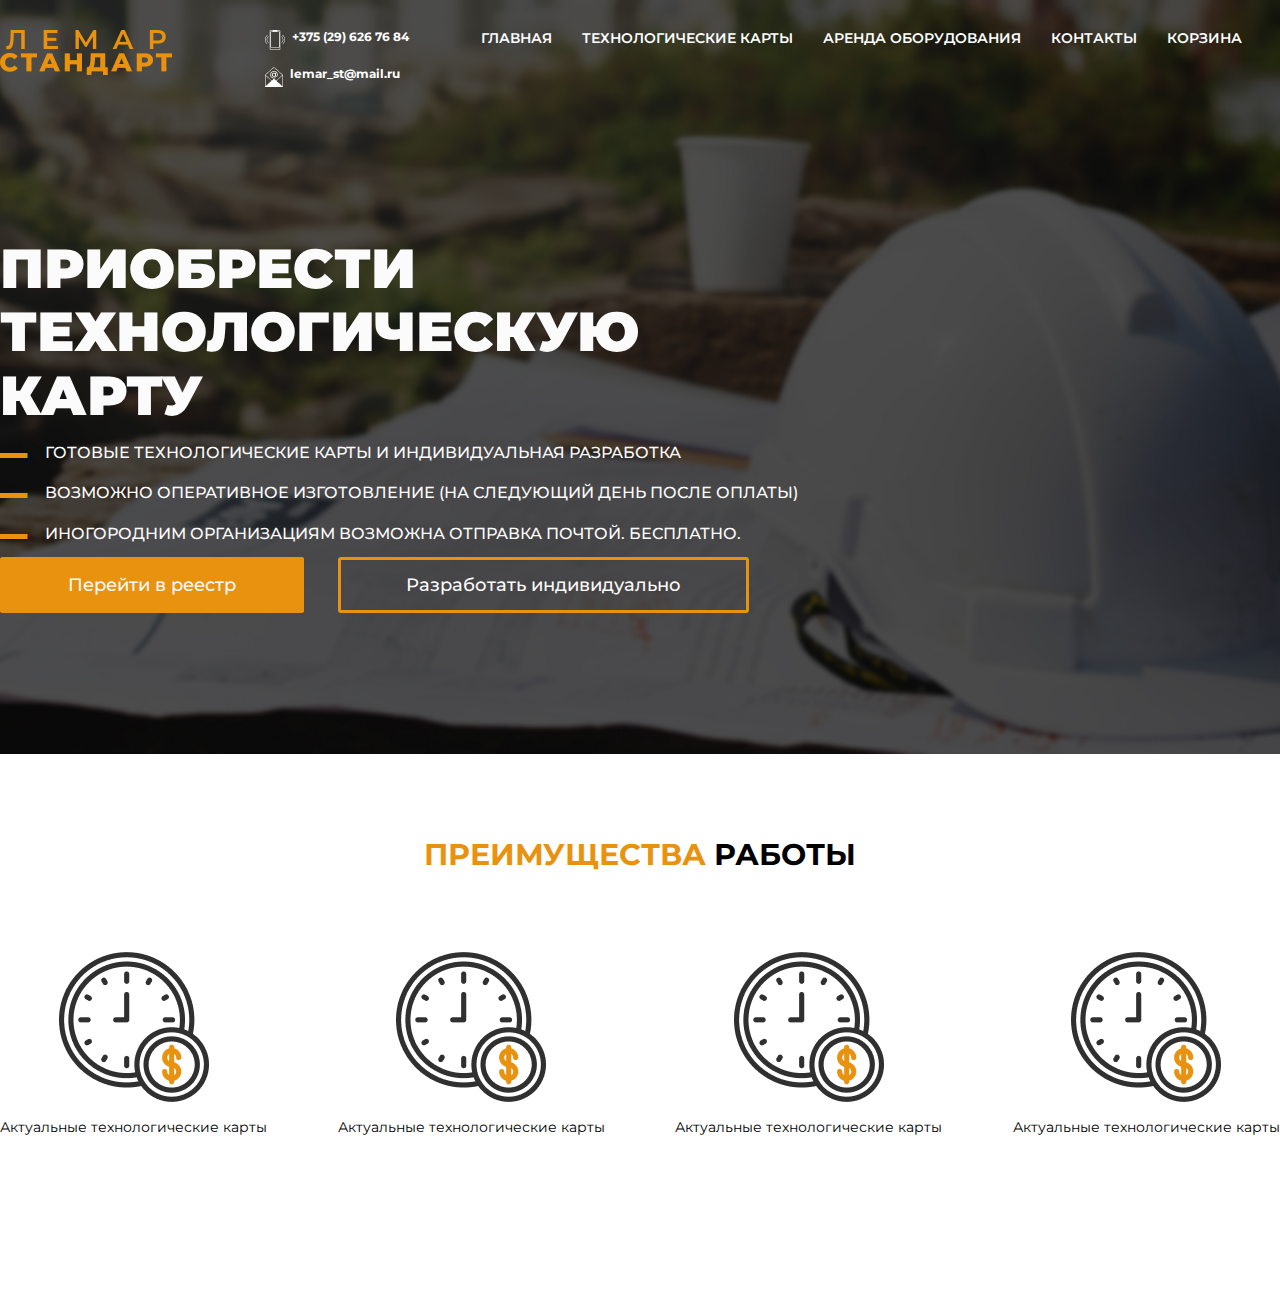
==== index.html @ 28b46530 "Add files via upload" ====
<!DOCTYPE html>
<html lang="en">
<head>
    <meta charset="UTF-8">
    <meta http-equiv="X-UA-Compatible" content="IE=edge">
    <meta name="viewport" content="width=device-width, initial-scale=1.0">
    <title>Заказать технологическую карту онлайн | Лемар Стандарт</title>
    <link rel="stylesheet" href="css/normalize.css">
    <link rel="stylesheet" href="css/style.css">
    <link rel="preconnect" href="https://fonts.googleapis.com">
    <link rel="preconnect" href="https://fonts.gstatic.com" crossorigin>
    <link href="https://fonts.googleapis.com/css2?family=Montserrat:wght@300;400;500;600;700;900&display=swap" rel="stylesheet">
</head>
<body>
    <header class="header">
        <div class="header-wraper">
            <div class="container">
                <div class="header-top">
                    <div class="logo">
                        <a href="index.html" class="logo-link">
                            <img src="img/logo.png" alt="Лемар Стандарт" class="logo-img">
                        </a>
                    </div>
                    <div class="contacts">
                        <ul class="contact-list">
                            <li class="contacts-item">
                                <img src="img/icons/phone.png" alt="Телефон" class="contacts-list-img">
                                <a href="tel:+375296267684" class="contacts-list-link">+375 (29)  626 76 84</a>
                            </li>
                            <li class="contacts-item">
                                <img src="img/icons/mail.png" alt="" class="contacts-list-img">
                                <a href="mailto:lemar_st@mail.ru" class="contacts-list-link">lemar_st@mail.ru</a>
                            </li>
                        </ul>
                    </div>
                    <div class="menu">
                        <ul class="menu-list">
                            <li class="menu-list-item">
                                <a href="index.html" class="menu-list-link">Главная</a>
                            </li>
                            <li class="menu-list-item">
                                <a href="/" class="menu-list-link">Технологические карты</a>
                            </li>
                            <li class="menu-list-item">
                                <a href="/" class="menu-list-link">Аренда оборудования</a>
                            </li>
                            <li class="menu-list-item">
                                <a href="/" class="menu-list-link">Контакты</a>
                            </li>
                            <li class="menu-list-item">
                                <a href="/" class="menu-list-link">Корзина</a>
                            </li>
                        </ul>
                    </div>
                </div>
                <div class="main-content">
                    <h1 class="title main-title">
                        ПРИОБРЕСТИ ТЕХНОЛОГИЧЕСКУЮ КАРТУ 
                    </h1>
                    <ul class="content-list">
                        <li class="content-list-item">Готовые технологические карты и индивидуальная разработка</li>
                        <li class="content-list-item">Возможно оперативное изготовление (на следующий день после оплаты)</li>
                        <li class="content-list-item">Иногородним организациям возможна отправка почтой. БЕСПЛАТНО.</li>
                    </ul>
                    <div class="content-buttons">
                        <a href="/" class="button button-registry">Перейти в реестр</a>
                        <a href="/" class="button button-individual">Разработать индивидуально</a>
                    </div>
                </div>
            </div>
        </div>
    </header>
    <section class="advantages">
        <div class="container">
            <h2 class="subtilte advantages-title"><span>Преимущества</span> работы</h2>

            <div class="advantages-wrap">
                <div class="andantages-cards">
                    <div class="card">
                        <div class="card-icon">
                            <img src="img/icons/time.png" alt="Актуальные тех. карты" class="icon-img">
                        </div>
                        <p class="card-text">Актуальные технологические карты</p>
                    </div>
                    <div class="card">
                        <div class="card-icon">
                            <img src="img/icons/time.png" alt="Актуальные тех. карты" class="icon-img">
                        </div>
                        <p class="card-text">Актуальные технологические карты</p>
                    </div>
                    <div class="card">
                        <div class="card-icon">
                            <img src="img/icons/time.png" alt="Актуальные тех. карты" class="icon-img">
                        </div>
                        <p class="card-text">Актуальные технологические карты</p>
                    </div>
                    <div class="card">
                        <div class="card-icon">
                            <img src="img/icons/time.png" alt="Актуальные тех. карты" class="icon-img">
                        </div>
                        <p class="card-text">Актуальные технологические карты</p>
                    </div>
                </div>
            </div>
        </div>
    </section>
</body>
</html>
---- css/style.css ----
*{
    box-sizing: border-box;
}

body{
    font-family: 'Montserrat', sans-serif;
    font-size: 14px;
    font-weight: 400;
    color: #000;
}

ul, ol{
    list-style-type: none;
    margin: 0;
    padding: 0;
}

a{
    text-decoration: none;
    color: #fff;
}

.container{
    max-width: 1440px;
    margin: 0 auto;
}

.header{
    margin-bottom: 84px;    
}

.header-wraper{
    background-image: url(../img/main-bg.jpg);
    background-repeat: no-repeat;
    background-size: cover;
    background-position: center center;
}

.header-top{
    display: flex;
    /* align-items: center; */
    padding-top: 30px;
    margin-bottom: 150px;
}

.logo{
    margin-right: 93px;
}

.contacts{
    margin-right: 72px;
}

.contacts-item{
    display: flex;
    font-size: 12px;
    font-weight: 700;
    margin-bottom: 17px;
}

.contacts-item:last-child{
    margin-bottom: 0;
}

.contacts-list-img{
    margin-right: 7px;
}

.menu-list{
    display: flex;
}

.menu-list-item{
    margin-right: 30px;
    text-transform: uppercase;
    font-size: 14px;
    font-weight: 600;
    color: #fff;
}

.menu-list-item:active{
    border-bottom: 6px solid #E9920F;
}

.main-content{
    max-width: 836px;
    padding-bottom: 158px;
}

.main-title{
    font-size: 55px;
    font-weight: 900;
    color: #FCFBFB;
    margin-bottom: 17px;
}

.content-list{
    margin-bottom: 32px;
}

.content-list-item{
    margin-bottom: 22px;
    text-transform: uppercase;
    font-size: 16px;
    font-weight: 500;
    color: #FCFBFB;
}

.content-list-item::before{
    content: url(../img/icons/list.svg);
    margin-right: 17px;
}

.button{
    font-size: 18px;
    font-weight: 500;
    color: #FCFBFB;
    padding: 14px 65px 14px 65px;
    border-radius: 3px;
    border: 3px solid #E9920F;
    cursor: pointer;
    
}

.button-registry{
    background-color: #E9920F;
    margin-right: 30px;
}

.button-individual{
    color: #FCFBFB;
}

.subtilte{
    font-size: 30px;
    font-weight: 700;
    color: #000;
    text-align: center;
    text-transform: uppercase;
}

.advantages-title{
    margin-bottom: 80px;
}

.subtilte span{
    color: #E9920F;
}

.andantages-cards{
    display: flex;
    align-items: center;
    justify-content: space-between;
    padding-bottom: 158px;
}

.card-icon{
    text-align: center;
}
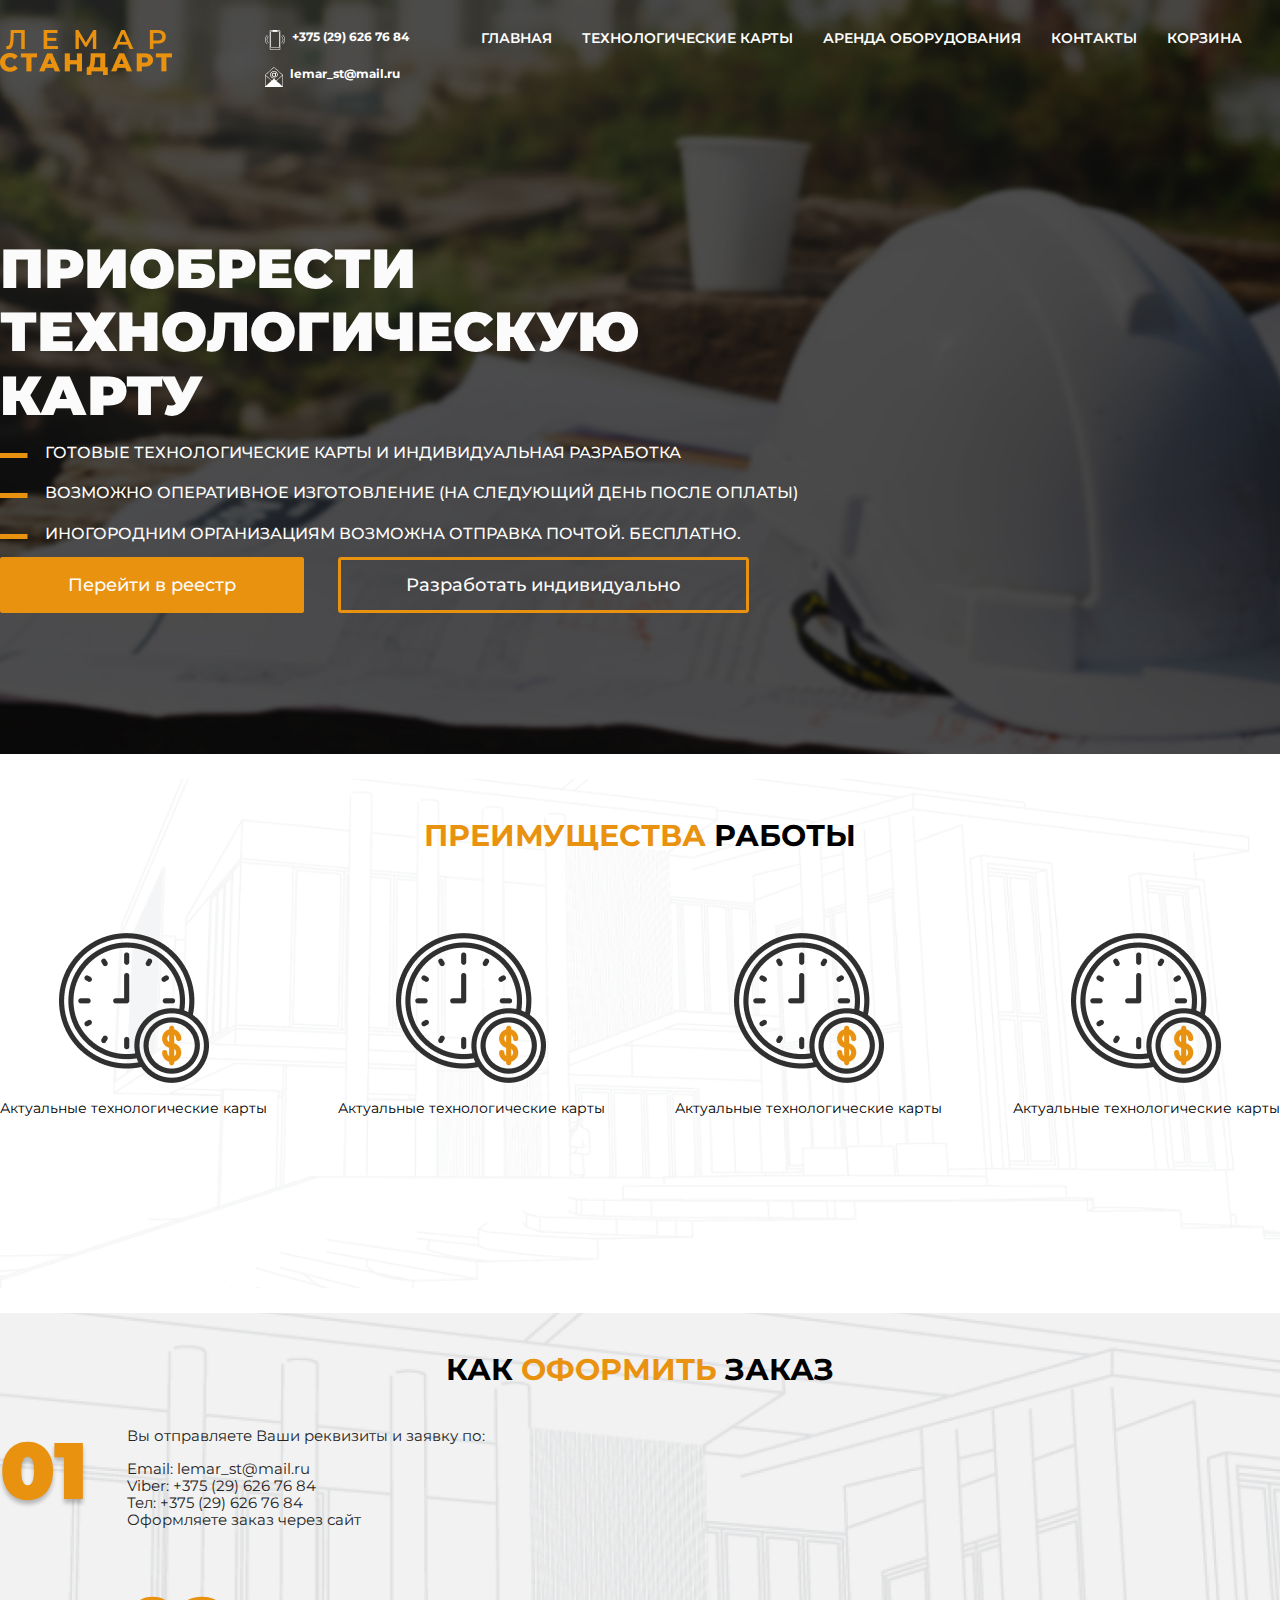
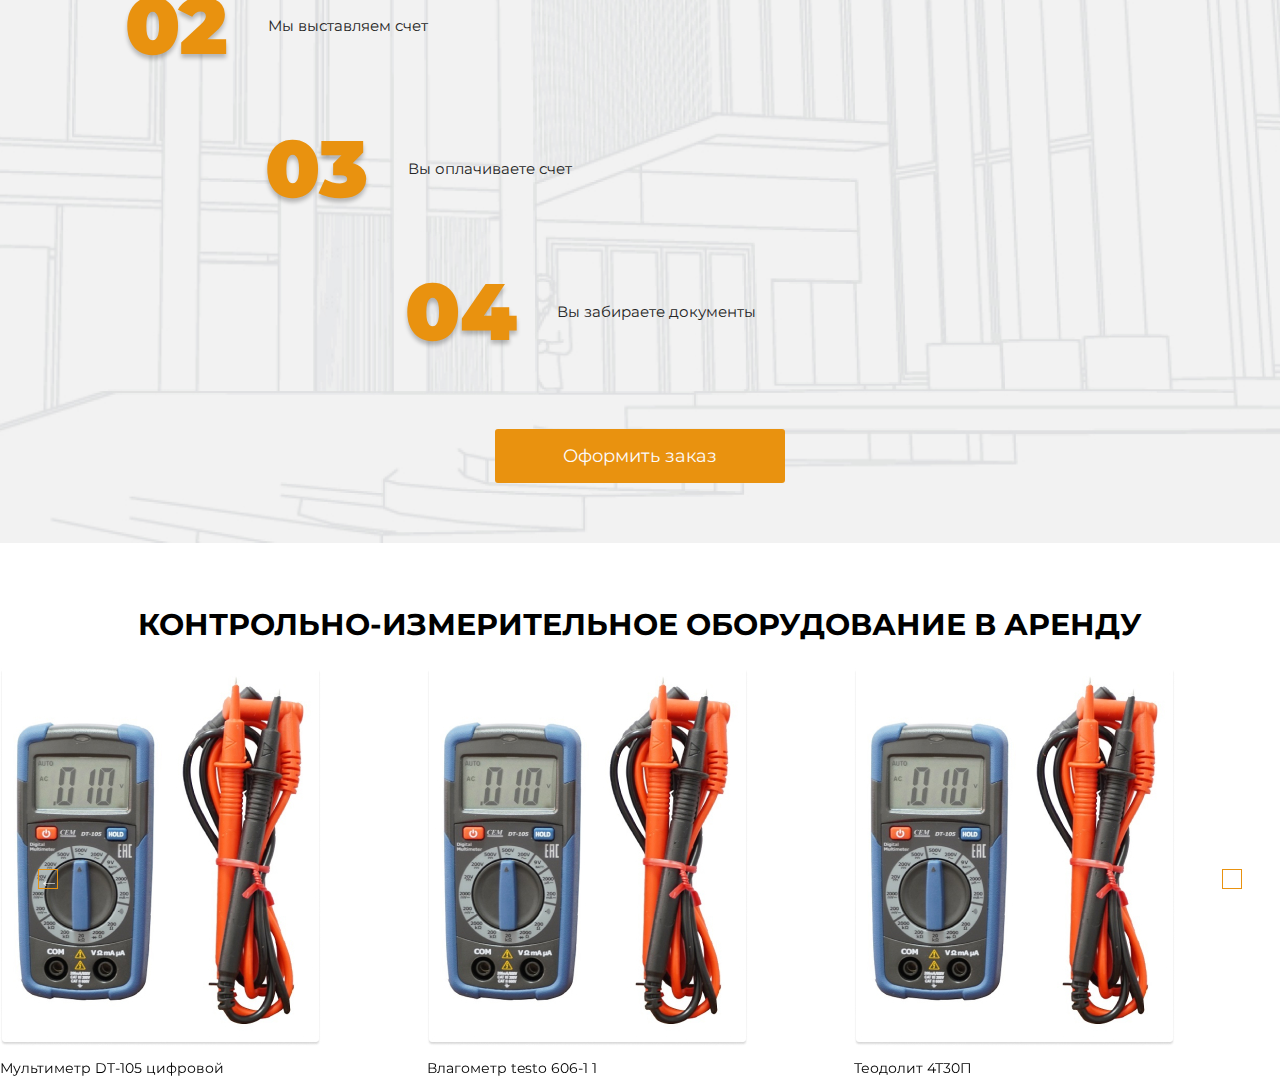
==== commit 788a7aa5: "Add files via upload" ====
--- a/index.html
+++ b/index.html
@@ -5,15 +5,18 @@
     <meta http-equiv="X-UA-Compatible" content="IE=edge">
     <meta name="viewport" content="width=device-width, initial-scale=1.0">
     <title>Заказать технологическую карту онлайн | Лемар Стандарт</title>
-    <link rel="stylesheet" href="css/normalize.css">
-    <link rel="stylesheet" href="css/style.css">
     <link rel="preconnect" href="https://fonts.googleapis.com">
     <link rel="preconnect" href="https://fonts.gstatic.com" crossorigin>
     <link href="https://fonts.googleapis.com/css2?family=Montserrat:wght@300;400;500;600;700;900&display=swap" rel="stylesheet">
+    <link rel="stylesheet" href="css/normalize.css">
+    <link rel="stylesheet" type="text/css" href="css/slick.css"/>
+    <link rel="stylesheet" type="text/css" href="css/slick-theme.css"/>
+    <link rel="stylesheet" href="css/style.css">
+
 </head>
 <body>
     <header class="header">
-        <div class="header-wraper">
+        <nav class="header-wraper">
             <div class="container">
                 <div class="header-top">
                     <div class="logo">
@@ -68,11 +71,11 @@
                     </div>
                 </div>
             </div>
-        </div>
+        </nav>
     </header>
     <section class="advantages">
         <div class="container">
-            <h2 class="subtilte advantages-title"><span>Преимущества</span> работы</h2>
+            <h2 class="subtitle advantages-title"><span>Преимущества</span> работы</h2>
 
             <div class="advantages-wrap">
                 <div class="andantages-cards">
@@ -104,5 +107,79 @@
             </div>
         </div>
     </section>
+    <section class="order">
+        <div class="container">
+            <h2 class="subtitle order-title">
+                Как <span>оформить</span> заказ
+            </h2>
+            <div class="order-wrap">
+                <div class="steps-wrap">
+                    <div class="step">
+                        <p class="count">01</p>
+                        <div class="step-contacts">
+                            <p class="count-text">Вы отправляете Ваши реквизиты и заявку по:</p>
+                            <ul class="count-list">
+                                <li class="count-list-item">Email: <a href="mailto:lemar_st@mail.ru">lemar_st@mail.ru</a></li>
+                                <li class="count-list-item">Viber: <a href="tel:+375296267684">+375 (29) 626 76 84</a></li>
+                                <li class="count-list-item">Тел: <a href="tel:+375296267684">+375 (29) 626 76 84</a></li>
+                                <li class="count-list-item">Оформляете заказ через сайт</li>
+                            </ul>
+                        </div>
+                    </div>
+                    <div class="step">
+                        <p class="count">02</p>
+                        <p class="count-text">Мы выставляем счет</p>
+                    </div>
+                    <div class="step">
+                        <p class="count">03</p>
+                        <p class="count-text">Вы оплачиваете счет</p>
+                    </div>
+                    <div class="step">
+                        <p class="count">04</p>
+                        <p class="count-text">Вы забираете документы</p>
+                    </div>
+                </div>
+                <button class="button order-button">
+                    Оформить заказ
+                </button>
+            </div>
+        </div>
+    </section>
+    <section class="products">
+        <div class="container">
+            <h2 class="subtitle product-title">Контрольно-измерительное оборудование в аренду</h2>
+
+            <div class="product-slider">
+                <div>
+                    <img src="img/slider/product-1.jpg" alt="Прибор" class="slider-img">
+                    <p class="slider-text">Мультиметр DT-105 цифровой</p>
+                </div>
+                <div>                    
+                    <img src="img/slider/product-1.jpg" alt="Прибор" class="slider-img">
+                    <p class="slider-text">Влагометр testo 606-1 1</p>
+                </div>
+                <div>
+                    <img src="img/slider/product-1.jpg" alt="Прибор" class="slider-img">
+                    <p class="slider-text">Теодолит 4Т30П</p>
+                </div>
+                <div>                    
+                    <img src="img/slider/product-1.jpg" alt="Прибор" class="slider-img">
+                    <p class="slider-text">Влагометр testo 606-1 1</p>
+                </div>
+                <div>
+                    <img src="img/slider/product-1.jpg" alt="Прибор" class="slider-img">
+                    <p class="slider-text">Мультиметр DT-105 цифровой</p>
+                </div>
+                <div>
+                    <img src="img/slider/product-1.jpg" alt="Прибор" class="slider-img">
+                    <p class="slider-text">Теодолит 4Т30П</p>
+                </div>
+              </div>
+        </div>
+    </section>
+
+    <script src="https://ajax.googleapis.com/ajax/libs/jquery/3.4.1/jquery.min.js"></script>
+    <script type="text/javascript" src="js/slick.min.js"></script>
+    <script type="text/javascript" src="js/script.js"></script>
 </body>
 </html>--- a/css/style.css
+++ b/css/style.css
@@ -23,10 +23,6 @@
 .container{
     max-width: 1440px;
     margin: 0 auto;
-}
-
-.header{
-    margin-bottom: 84px;    
 }
 
 .header-wraper{
@@ -131,19 +127,27 @@
     color: #FCFBFB;
 }
 
-.subtilte{
+.subtitle{
     font-size: 30px;
     font-weight: 700;
     color: #000;
     text-align: center;
     text-transform: uppercase;
+    padding-top: 40px;
+}
+
+.advantages{
+    background-image: url(../img/advantages-bg.png);
+    background-repeat: no-repeat;
+    background-position: center center;
+    background-size: cover;
 }
 
 .advantages-title{
     margin-bottom: 80px;
 }
 
-.subtilte span{
+.subtitle span{
     color: #E9920F;
 }
 
@@ -156,4 +160,88 @@
 
 .card-icon{
     text-align: center;
+}
+
+.step{
+    display: flex;
+    align-items: center;
+    margin-bottom: 51px;
+}
+
+.step:nth-child(2) {
+    margin-left: 125px;
+}
+
+.step:nth-child(3) {
+    margin-left: 265px;
+}
+
+.step:nth-child(4) {
+    margin-left: 405px;
+    margin-bottom: 71px;
+}
+
+.count{
+    font-size: 80px;
+    font-weight: 900;
+    color: #E9920F;
+    text-shadow: 0px 4px 4px rgba(0, 0, 0, 0.25);
+    margin-right: 40px;
+    margin-top: 0;
+    margin-bottom: 0;
+}
+
+.count-text{
+    font-size: 15px;
+    font-weight: 400;
+    color: #252525;
+}
+
+.count-list{
+    font-size: 15px;
+    font-weight: 400;
+    color: #252525;    
+}
+
+.count-list-item a{
+    color: #252525;  
+}
+
+.order{
+    background-image: url(../img/order-bg.jpg);
+    background-repeat: no-repeat;
+    background-position: center center;
+    background-size: cover;
+}
+
+.order-wrap{
+    padding-bottom: 60px;
+}
+
+.order-button{
+    background-color: #E9920F;
+    display: block;
+    margin: 0 auto;
+    font-weight: 400;
+}
+
+.slick-btn {
+    position: absolute;
+    top: 50%;
+    transform: translateY(-50%);
+    background: transparent;
+    border: 1px solid #E9920F;
+    z-index: 5;
+    cursor: pointer;
+    outline: none;
+    max-width: 45px;
+    max-height: 37px;
+}
+
+.slick-prev {
+    left: 38px;
+}
+
+.slick-next {
+    right: 38px;
 }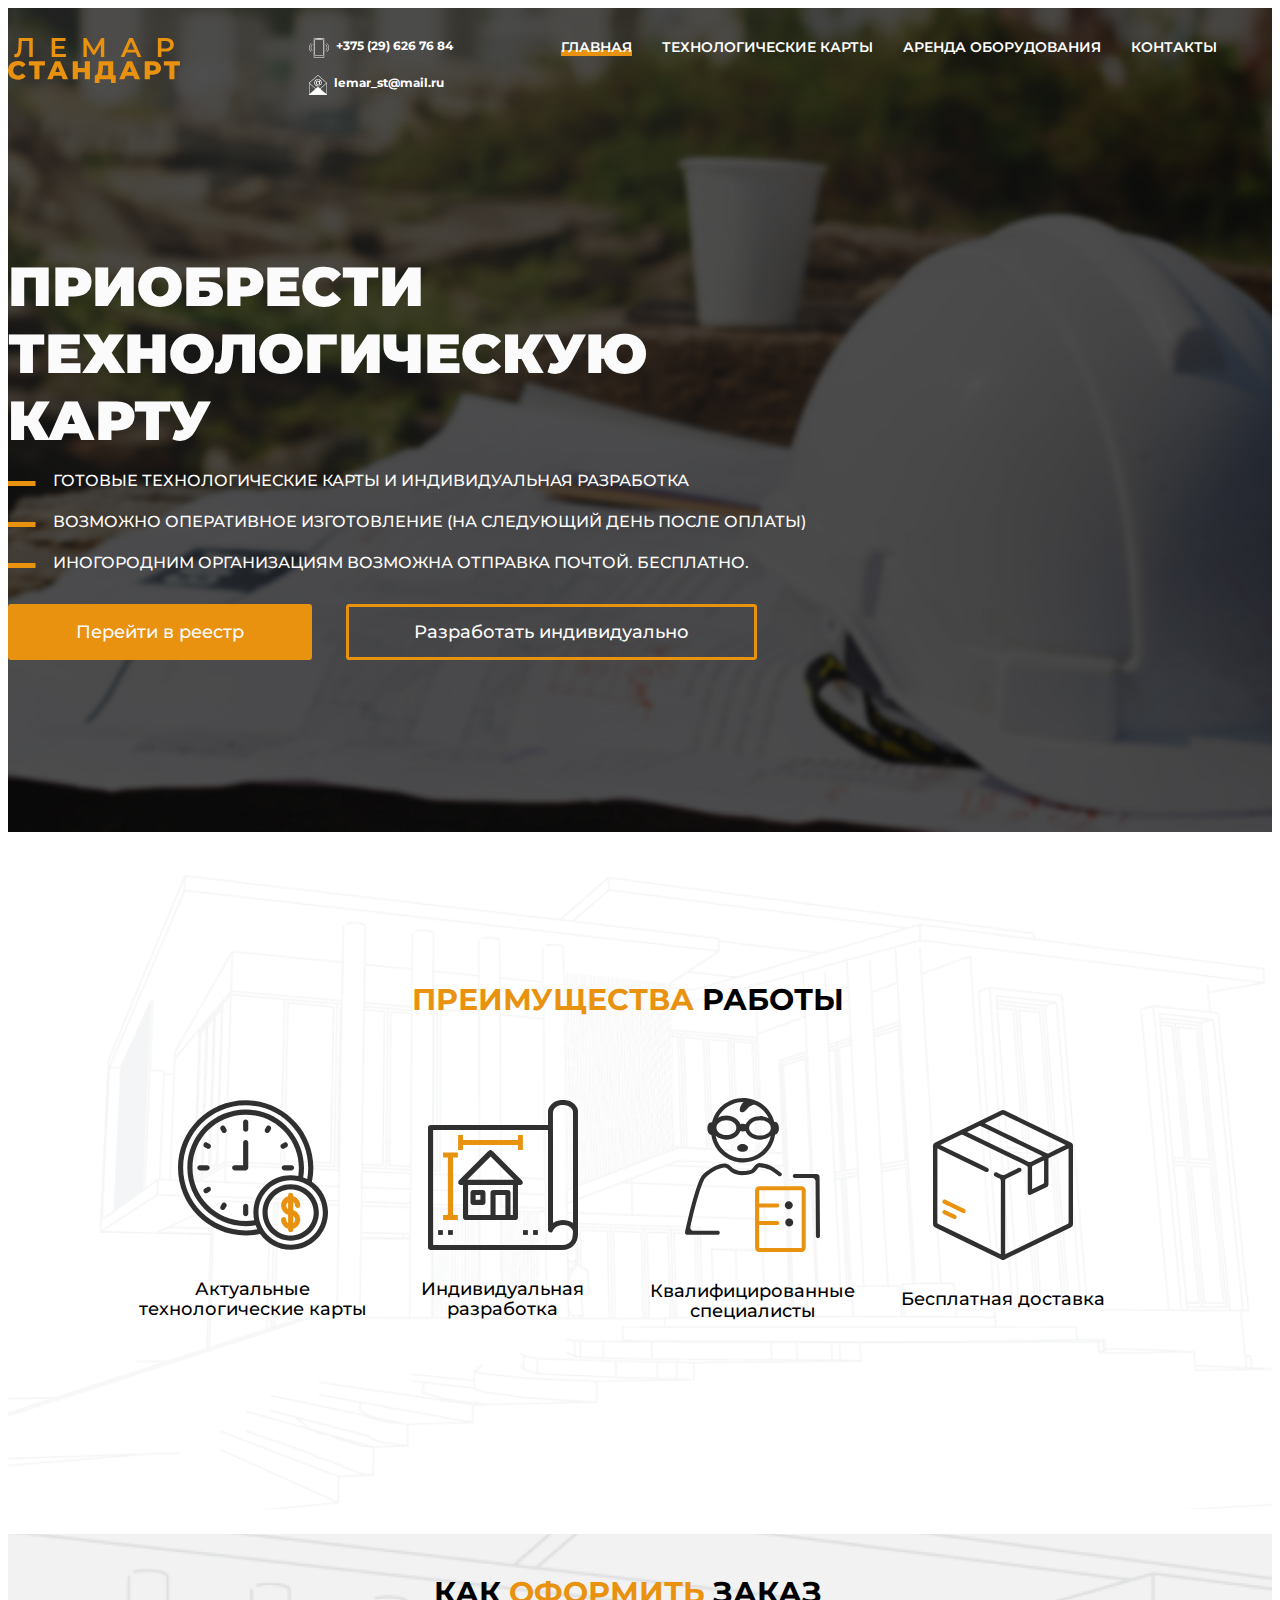
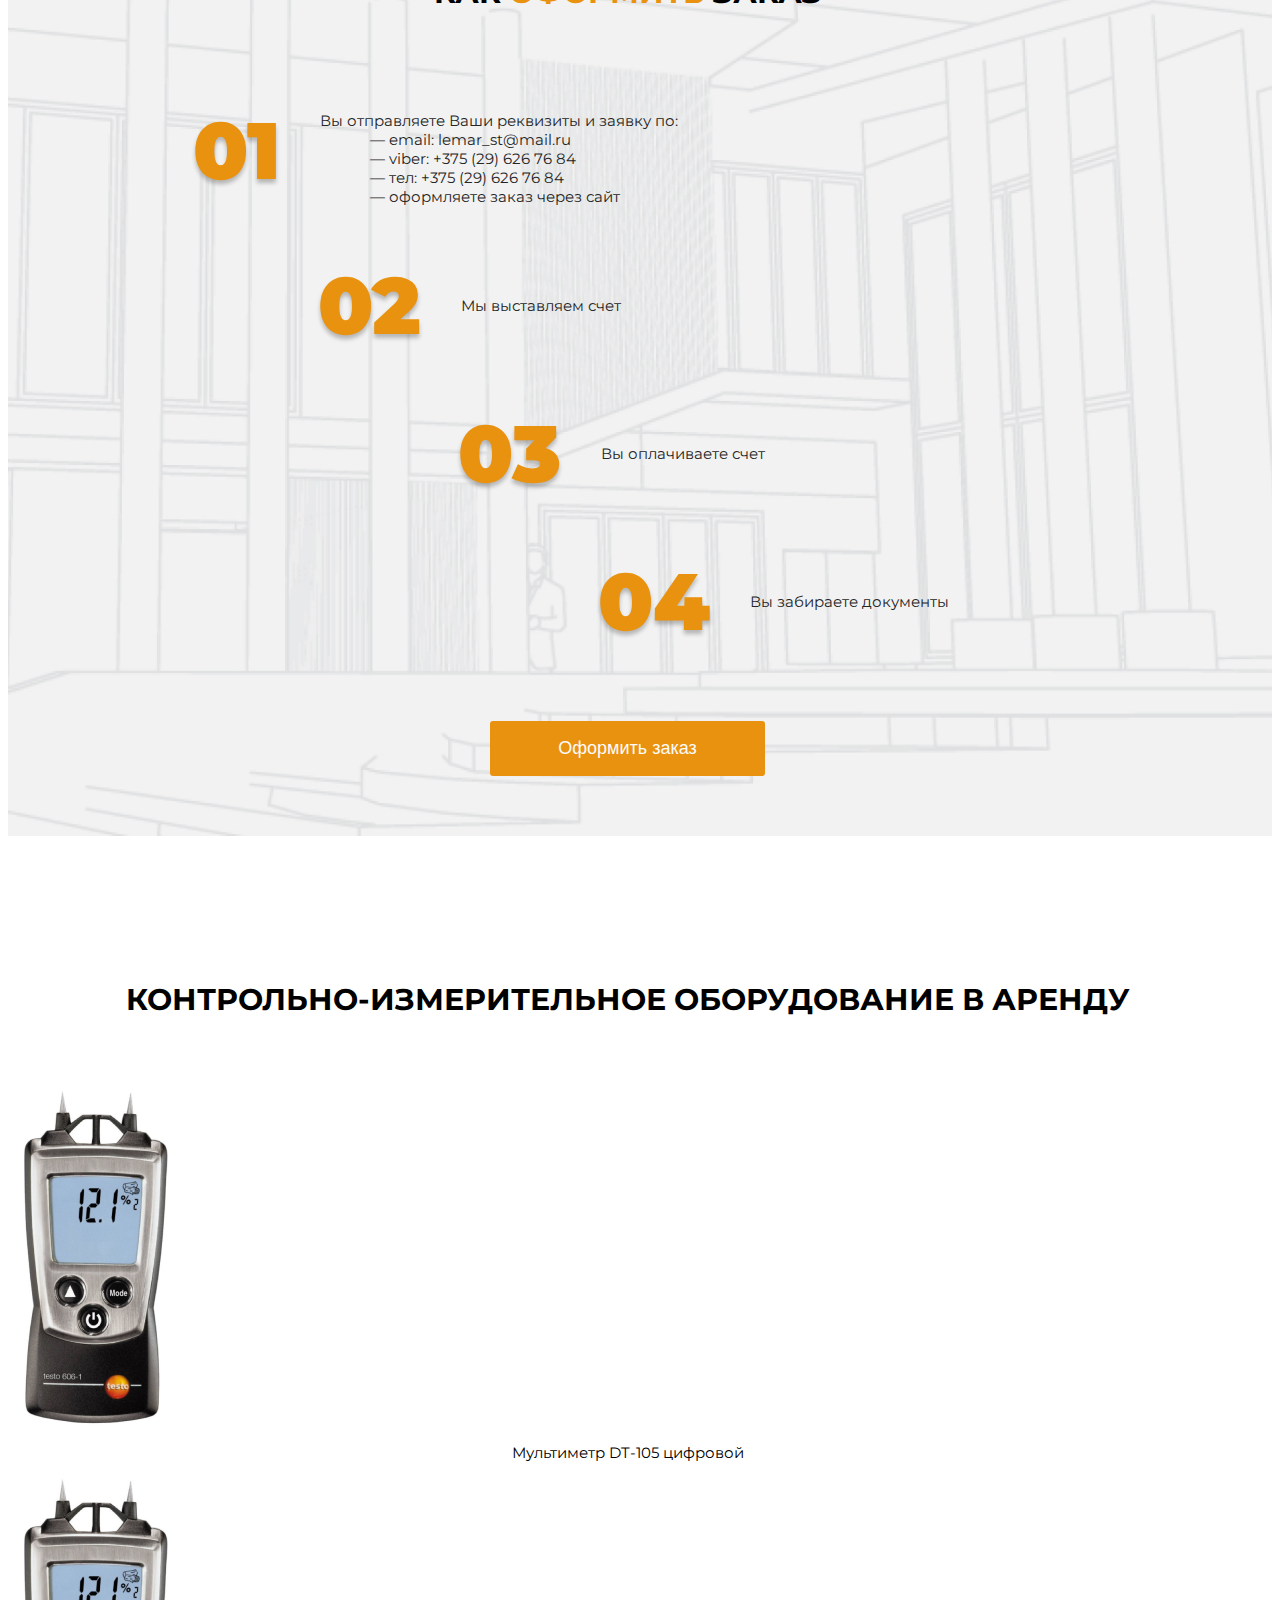
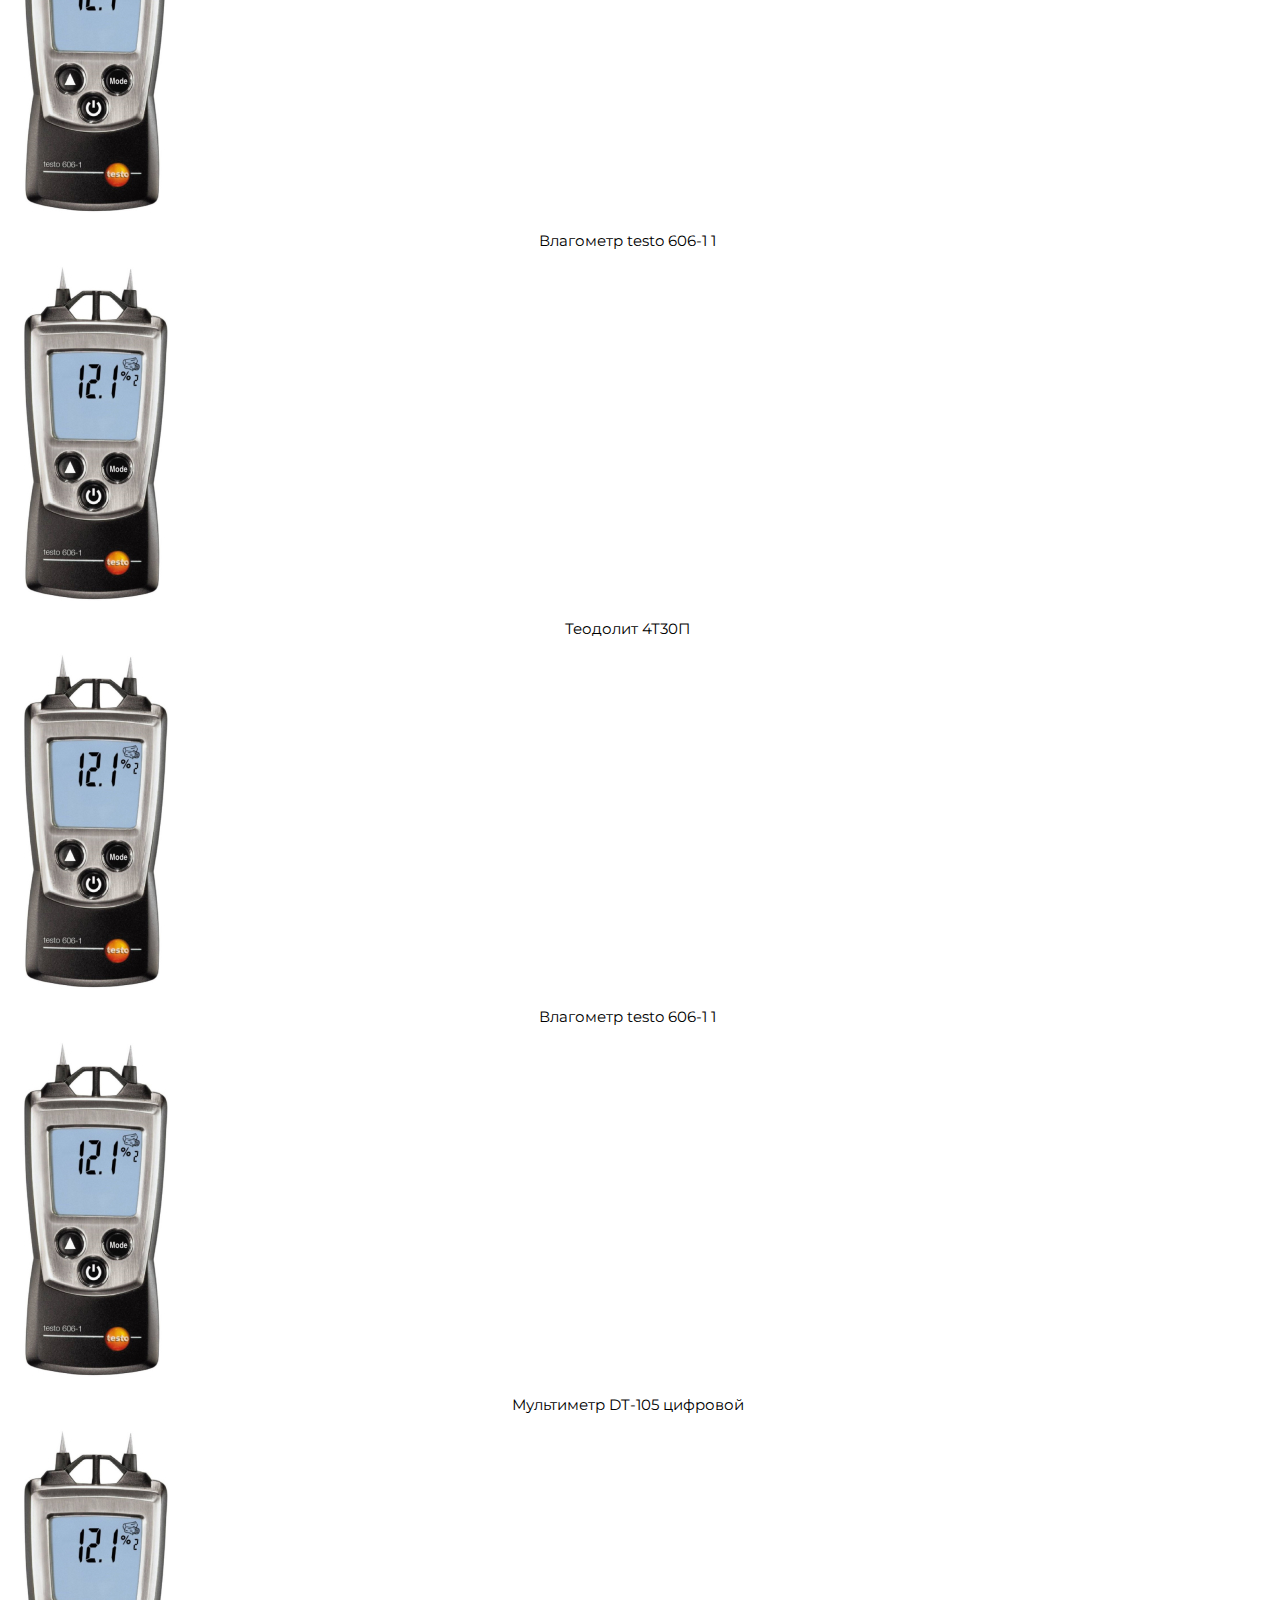
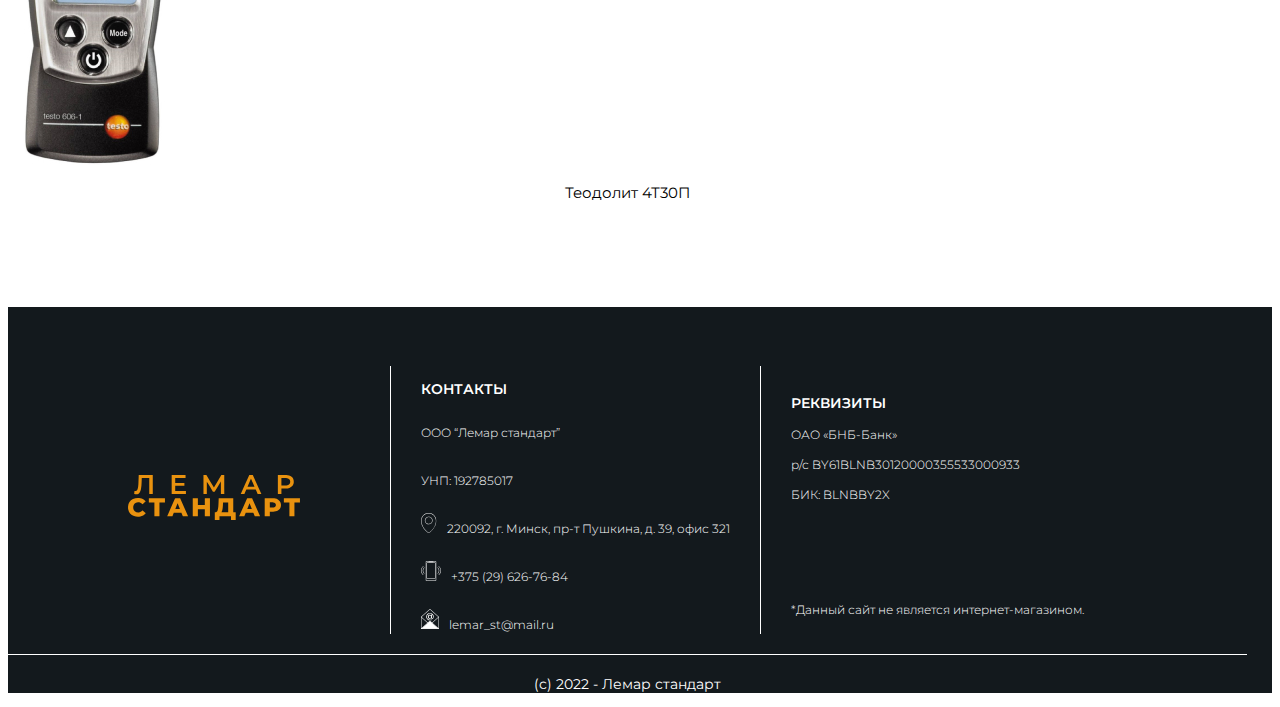
==== commit e8a432b0: "Add files via upload" ====
--- a/index.html
+++ b/index.html
@@ -8,177 +8,270 @@
     <link rel="preconnect" href="https://fonts.googleapis.com">
     <link rel="preconnect" href="https://fonts.gstatic.com" crossorigin>
     <link href="https://fonts.googleapis.com/css2?family=Montserrat:wght@300;400;500;600;700;900&display=swap" rel="stylesheet">
-    <link rel="stylesheet" href="css/normalize.css">
+    <!-- <link rel="stylesheet" href="css/normalize.css"> -->
+    <link rel="stylesheet" href="https://cdn.jsdelivr.net/npm/bootstrap@4.6.1/dist/css/bootstrap.min.css" integrity="sha384-zCbKRCUGaJDkqS1kPbPd7TveP5iyJE0EjAuZQTgFLD2ylzuqKfdKlfG/eSrtxUkn" crossorigin="anonymous">
     <link rel="stylesheet" type="text/css" href="css/slick.css"/>
     <link rel="stylesheet" type="text/css" href="css/slick-theme.css"/>
     <link rel="stylesheet" href="css/style.css">
 
 </head>
 <body>
-    <header class="header">
-        <nav class="header-wraper">
-            <div class="container">
-                <div class="header-top">
-                    <div class="logo">
-                        <a href="index.html" class="logo-link">
-                            <img src="img/logo.png" alt="Лемар Стандарт" class="logo-img">
-                        </a>
-                    </div>
-                    <div class="contacts">
-                        <ul class="contact-list">
-                            <li class="contacts-item">
-                                <img src="img/icons/phone.png" alt="Телефон" class="contacts-list-img">
-                                <a href="tel:+375296267684" class="contacts-list-link">+375 (29)  626 76 84</a>
-                            </li>
-                            <li class="contacts-item">
-                                <img src="img/icons/mail.png" alt="" class="contacts-list-img">
-                                <a href="mailto:lemar_st@mail.ru" class="contacts-list-link">lemar_st@mail.ru</a>
-                            </li>
-                        </ul>
-                    </div>
-                    <div class="menu">
-                        <ul class="menu-list">
-                            <li class="menu-list-item">
-                                <a href="index.html" class="menu-list-link">Главная</a>
-                            </li>
-                            <li class="menu-list-item">
-                                <a href="/" class="menu-list-link">Технологические карты</a>
-                            </li>
-                            <li class="menu-list-item">
-                                <a href="/" class="menu-list-link">Аренда оборудования</a>
-                            </li>
-                            <li class="menu-list-item">
-                                <a href="/" class="menu-list-link">Контакты</a>
-                            </li>
-                            <li class="menu-list-item">
-                                <a href="/" class="menu-list-link">Корзина</a>
-                            </li>
-                        </ul>
-                    </div>
-                </div>
-                <div class="main-content">
-                    <h1 class="title main-title">
-                        ПРИОБРЕСТИ ТЕХНОЛОГИЧЕСКУЮ КАРТУ 
-                    </h1>
-                    <ul class="content-list">
-                        <li class="content-list-item">Готовые технологические карты и индивидуальная разработка</li>
-                        <li class="content-list-item">Возможно оперативное изготовление (на следующий день после оплаты)</li>
-                        <li class="content-list-item">Иногородним организациям возможна отправка почтой. БЕСПЛАТНО.</li>
-                    </ul>
-                    <div class="content-buttons">
-                        <a href="/" class="button button-registry">Перейти в реестр</a>
-                        <a href="/" class="button button-individual">Разработать индивидуально</a>
+    <div class="wrapper">
+        <div class="content">
+            <header class="header">
+                <nav class="header-wraper">
+                    <div class="container">
+                        <div class="row">
+                            <div class="col-12">
+                                <div class="header-top">
+                                    <div class="logo">
+                                        <a href="index.html" class="logo-link">
+                                            <img src="img/logo.svg" alt="Лемар Стандарт" class="logo-img">
+                                        </a>
+                                    </div>
+                                    <div class="contacts">
+                                        <ul class="contact-list">
+                                            <li class="contacts-item">
+                                                <img src="img/icons/phone.svg" alt="Телефон" class="contacts-list-img">
+                                                <a href="tel:+375296267684" class="contacts-list-link">+375 (29)  626 76 84</a>
+                                            </li>
+                                            <li class="contacts-item">
+                                                <img src="img/icons/mail.svg" alt="" class="contacts-list-img">
+                                                <a href="mailto:lemar_st@mail.ru" class="contacts-list-link">lemar_st@mail.ru</a>
+                                            </li>
+                                        </ul>
+                                    </div>
+                                    <nav class="navbar navbar-expand-lg navbar-light">
+                                      <button class="navbar-toggler" type="button" data-toggle="collapse" data-target="#navbarSupportedContent" aria-controls="navbarSupportedContent" aria-expanded="false" aria-label="Переключатель навигации">
+                                        <svg xmlns="http://www.w3.org/2000/svg" width="16" height="16" fill="currentColor" class="bi bi-justify" viewBox="0 0 16 16">
+                                          <path fill-rule="evenodd" d="M2 12.5a.5.5 0 0 1 .5-.5h11a.5.5 0 0 1 0 1h-11a.5.5 0 0 1-.5-.5zm0-3a.5.5 0 0 1 .5-.5h11a.5.5 0 0 1 0 1h-11a.5.5 0 0 1-.5-.5zm0-3a.5.5 0 0 1 .5-.5h11a.5.5 0 0 1 0 1h-11a.5.5 0 0 1-.5-.5zm0-3a.5.5 0 0 1 .5-.5h11a.5.5 0 0 1 0 1h-11a.5.5 0 0 1-.5-.5z"/>
+                                        </svg>
+                                      </button>
+
+                                      <div class="collapse navbar-collapse menu" id="navbarSupportedContent">
+                                        <ul class="navbar-nav mr-auto menu-list">
+                                          <li class="nav-item menu-list-item ">
+                                            <a class=" menu-list-link active" href="index.html"><span>Главная</span></a>
+                                          </li>
+                                          <li class="nav-item menu-list-item ">
+                                            <a class=" menu-list-link " href="catalog.html"><span>Технологические карты</span></a>
+                                          </li>
+                                          <li class="nav-item menu-list-item ">
+                                            <a class=" menu-list-link " href="slid.html"><span>Аренда оборудования</span></a>
+                                          </li>
+                                          <li class="nav-item menu-list-item ">
+                                            <a class=" menu-list-link " href="#"><span>Контакты</span></a>
+                                          </li>
+                                        </ul>
+                                      </div>
+                                    </nav>
+                                </div>
+                                <div class="main-content">
+                                    <h1 class="title main-title">
+                                        ПРИОБРЕСТИ ТЕХНОЛОГИЧЕСКУЮ КАРТУ 
+                                    </h1>
+                                    <ul class="content-list">
+                                        <li class="content-list-item">Готовые технологические карты и индивидуальная разработка</li>
+                                        <li class="content-list-item">Возможно оперативное изготовление (на следующий день после оплаты)</li>
+                                        <li class="content-list-item">Иногородним организациям возможна отправка почтой. БЕСПЛАТНО.</li>
+                                    </ul>
+                                    <div class="content-buttons">
+                                        <a href="/" class="button button-registry">Перейти в реестр</a>
+                                        <a href="/" class="button button-individual">Разработать индивидуально</a>
+                                    </div>
+                                </div>
+                            </div>
+                        </div>
+                        
+                    </div>
+                </nav>
+            </header>
+            <section class="advantages">
+                <div class="container">
+                    <div class="row">
+                        <div class="col-12">
+                            <h2 class="subtitle advantages-title"><span>Преимущества</span> работы</h2>
+                            <div class="advantages-wrap">
+                                <div class="andantages-cards">
+                                    <div class="card_b">
+                                        <div class="card-icon">
+                                            <img src="img/icons/t1.svg" alt="Актуальные тех. карты" class="icon-img">
+                                        </div>
+                                        <p class="card-text">Актуальные технологические карты</p>
+                                    </div>
+                                    <div class="card_b">
+                                        <div class="card-icon">
+                                            <img src="img/icons/t2.svg" alt="Индивидуальная разработка" class="icon-img">
+                                        </div>
+                                        <p class="card-text">Индивидуальная разработка</p>
+                                    </div>
+                                    <div class="card_b">
+                                        <div class="card-icon">
+                                            <img src="img/icons/t3.svg" alt="Квалифицированные специалисты" class="icon-img">
+                                        </div>
+                                        <p class="card-text">Квалифицированные специалисты</p>
+                                    </div>
+                                    <div class="card_b">
+                                        <div class="card-icon">
+                                            <img src="img/icons/t4.svg" alt="Бесплатная доставка" class="icon-img">
+                                        </div>
+                                        <p class="card-text">Бесплатная доставка</p>
+                                    </div>
+                                </div>
+                            </div>
+                        </div>
+                    </div>
+                    
+                </div>
+            </section>
+            <section class="order">
+                <div class="container">
+                    <div class="row">
+                        <div class="col-12">
+                            <h2 class="subtitle order-title">
+                                Как <span>оформить</span> заказ
+                            </h2>
+                            <div class="order-wrap">
+                                <div class="steps-wrap">
+                                    <div class="step">
+                                        <p class="count">01</p>
+                                        <div class="step-contacts">
+                                            <p class="count-text">Вы отправляете Ваши реквизиты и заявку по:</p>
+                                            <ul class="count-list">
+                                                <li class="count-list-item">— email: <a href="mailto:lemar_st@mail.ru">lemar_st@mail.ru</a></li>
+                                                <li class="count-list-item">— viber: <a href="tel:+375296267684">+375 (29) 626 76 84</a></li>
+                                                <li class="count-list-item">— тел: <a href="tel:+375296267684">+375 (29) 626 76 84</a></li>
+                                                <li class="count-list-item">— оформляете заказ через сайт</li>
+                                            </ul>
+                                        </div>
+                                    </div>
+                                    <div class="step">
+                                        <p class="count">02</p>
+                                        <p class="count-text">Мы выставляем счет</p>
+                                    </div>
+                                    <div class="step">
+                                        <p class="count">03</p>
+                                        <p class="count-text">Вы оплачиваете счет</p>
+                                    </div>
+                                    <div class="step">
+                                        <p class="count">04</p>
+                                        <p class="count-text">Вы забираете документы</p>
+                                    </div>
+                                </div>
+                                <button class="button order-button">
+                                    Оформить заказ
+                                </button>
+                            </div>
+                        </div>
+                    </div>
+                    
+                </div>
+            </section>
+            <section class="products">
+                <div class="container">
+                    <div class="row">
+                        <div class="col-12">
+                            <h2 class="subtitle product-title">Контрольно-измерительное оборудование в аренду</h2>
+
+                            <div class="product-slider">
+                                <div>
+                                    <div class="product-slider_img">
+                                        <img src="img/slider/product-2.jpg" alt="Прибор" class="slider-img">
+                                    </div>
+                                    <p class="slider-text">Мультиметр DT-105 цифровой</p>
+                                </div>
+                                <div>                    
+                                    <div class="product-slider_img">
+                                        <img src="img/slider/product-2.jpg" alt="Прибор" class="slider-img">
+                                    </div>
+                                    <p class="slider-text">Влагометр testo 606-1 1</p>
+                                </div>
+                                <div>
+                                    <div class="product-slider_img">
+                                        <img src="img/slider/product-2.jpg" alt="Прибор" class="slider-img">
+                                    </div>
+                                    <p class="slider-text">Теодолит 4Т30П</p>
+                                </div>
+                                <div>                    
+                                    <div class="product-slider_img">
+                                        <img src="img/slider/product-2.jpg" alt="Прибор" class="slider-img">
+                                    </div>
+                                    <p class="slider-text">Влагометр testo 606-1 1</p>
+                                </div>
+                                <div>
+                                    <div class="product-slider_img">
+                                        <img src="img/slider/product-2.jpg" alt="Прибор" class="slider-img">
+                                    </div>
+                                    <p class="slider-text">Мультиметр DT-105 цифровой</p>
+                                </div>
+                                <div>
+                                    <div class="product-slider_img">
+                                        <img src="img/slider/product-2.jpg" alt="Прибор" class="slider-img">
+                                    </div>
+                                    <p class="slider-text">Теодолит 4Т30П</p>
+                                </div>
+                              </div>
+                        </div>
+                    </div>
+                    
+                </div>
+            </section>
+        </div>
+    </div>
+    
+    <footer class="footer">
+        <div class="container">
+            <div class="row">
+                <div class="col-12">
+                    <div class="footer-wrap">
+                        <div class="footer-logo">
+                            <img src="img/logo.svg" alt="Лемар Стандарт" class="footer-logo-img">
+                        </div>
+                        <div class="footer-contacts">
+                            <h3 class="pretitle footer-title">Контакты</h3>
+                            <div class="footer-location">
+                                <p class="footer-text">ООО “Лемар стандарт”</p>
+                            </div>
+                            <div class="footer-location">
+                                <p class="footer-text">УНП: 192785017</p>
+                            </div>
+                            
+                            
+                            <div class="footer-location">
+                                <img src="img/icons/location.svg" alt="Адрес" class="location-icon">
+                                <p class="footer-text">220092, г. Минск, пр-т Пушкина, д. 39, офис 321</p>
+                            </div>
+                            <div class="footer-location">
+                                <img src="img/icons/phone.svg" alt="Телефон" class="callback-icon">
+                                <p class="footer-text"><a class="callback-link" href="tel:+375296267684"></a>+375 (29) 626-76-84</p>
+                            </div>
+                            <div class="footer-location">
+                                <img src="img/icons/mail.svg" alt="Почта" class="post-icon">
+                                <p class="footer-text"><a class="post-link" href="mailto:lemar_st@mail.ru">lemar_st@mail.ru</a></p>
+                            </div>
+                        </div>
+                        <div class="footer-legal">
+                            <h3 class="pretitle footer-title">Реквизиты</h3>
+                            <p class="footer-text">ОАО «БНБ-Банк»</p>
+                            <p class="footer-text">р/с BY61BLNB30120000355533000933</p>
+                            <p class="footer-text">БИК: BLNBBY2X</p>
+                            <p class="footer-text warning">*Данный сайт не является интернет-магазином.</p>
+                        </div>
+                        
+                    </div>
+                    <div class="foot_boot">
+                        <p class="footer-copyright">(c) 2022 - Лемар cтандарт</p>
                     </div>
                 </div>
             </div>
-        </nav>
-    </header>
-    <section class="advantages">
-        <div class="container">
-            <h2 class="subtitle advantages-title"><span>Преимущества</span> работы</h2>
-
-            <div class="advantages-wrap">
-                <div class="andantages-cards">
-                    <div class="card">
-                        <div class="card-icon">
-                            <img src="img/icons/time.png" alt="Актуальные тех. карты" class="icon-img">
-                        </div>
-                        <p class="card-text">Актуальные технологические карты</p>
-                    </div>
-                    <div class="card">
-                        <div class="card-icon">
-                            <img src="img/icons/time.png" alt="Актуальные тех. карты" class="icon-img">
-                        </div>
-                        <p class="card-text">Актуальные технологические карты</p>
-                    </div>
-                    <div class="card">
-                        <div class="card-icon">
-                            <img src="img/icons/time.png" alt="Актуальные тех. карты" class="icon-img">
-                        </div>
-                        <p class="card-text">Актуальные технологические карты</p>
-                    </div>
-                    <div class="card">
-                        <div class="card-icon">
-                            <img src="img/icons/time.png" alt="Актуальные тех. карты" class="icon-img">
-                        </div>
-                        <p class="card-text">Актуальные технологические карты</p>
-                    </div>
-                </div>
-            </div>
+            
+            
         </div>
-    </section>
-    <section class="order">
-        <div class="container">
-            <h2 class="subtitle order-title">
-                Как <span>оформить</span> заказ
-            </h2>
-            <div class="order-wrap">
-                <div class="steps-wrap">
-                    <div class="step">
-                        <p class="count">01</p>
-                        <div class="step-contacts">
-                            <p class="count-text">Вы отправляете Ваши реквизиты и заявку по:</p>
-                            <ul class="count-list">
-                                <li class="count-list-item">Email: <a href="mailto:lemar_st@mail.ru">lemar_st@mail.ru</a></li>
-                                <li class="count-list-item">Viber: <a href="tel:+375296267684">+375 (29) 626 76 84</a></li>
-                                <li class="count-list-item">Тел: <a href="tel:+375296267684">+375 (29) 626 76 84</a></li>
-                                <li class="count-list-item">Оформляете заказ через сайт</li>
-                            </ul>
-                        </div>
-                    </div>
-                    <div class="step">
-                        <p class="count">02</p>
-                        <p class="count-text">Мы выставляем счет</p>
-                    </div>
-                    <div class="step">
-                        <p class="count">03</p>
-                        <p class="count-text">Вы оплачиваете счет</p>
-                    </div>
-                    <div class="step">
-                        <p class="count">04</p>
-                        <p class="count-text">Вы забираете документы</p>
-                    </div>
-                </div>
-                <button class="button order-button">
-                    Оформить заказ
-                </button>
-            </div>
-        </div>
-    </section>
-    <section class="products">
-        <div class="container">
-            <h2 class="subtitle product-title">Контрольно-измерительное оборудование в аренду</h2>
-
-            <div class="product-slider">
-                <div>
-                    <img src="img/slider/product-1.jpg" alt="Прибор" class="slider-img">
-                    <p class="slider-text">Мультиметр DT-105 цифровой</p>
-                </div>
-                <div>                    
-                    <img src="img/slider/product-1.jpg" alt="Прибор" class="slider-img">
-                    <p class="slider-text">Влагометр testo 606-1 1</p>
-                </div>
-                <div>
-                    <img src="img/slider/product-1.jpg" alt="Прибор" class="slider-img">
-                    <p class="slider-text">Теодолит 4Т30П</p>
-                </div>
-                <div>                    
-                    <img src="img/slider/product-1.jpg" alt="Прибор" class="slider-img">
-                    <p class="slider-text">Влагометр testo 606-1 1</p>
-                </div>
-                <div>
-                    <img src="img/slider/product-1.jpg" alt="Прибор" class="slider-img">
-                    <p class="slider-text">Мультиметр DT-105 цифровой</p>
-                </div>
-                <div>
-                    <img src="img/slider/product-1.jpg" alt="Прибор" class="slider-img">
-                    <p class="slider-text">Теодолит 4Т30П</p>
-                </div>
-              </div>
-        </div>
-    </section>
-
-    <script src="https://ajax.googleapis.com/ajax/libs/jquery/3.4.1/jquery.min.js"></script>
+    </footer>
+
+    <script src="https://cdn.jsdelivr.net/npm/jquery@3.5.1/dist/jquery.slim.min.js" integrity="sha384-DfXdz2htPH0lsSSs5nCTpuj/zy4C+OGpamoFVy38MVBnE+IbbVYUew+OrCXaRkfj" crossorigin="anonymous"></script>
+    <script src="https://cdn.jsdelivr.net/npm/popper.js@1.16.1/dist/umd/popper.min.js" integrity="sha384-9/reFTGAW83EW2RDu2S0VKaIzap3H66lZH81PoYlFhbGU+6BZp6G7niu735Sk7lN" crossorigin="anonymous"></script>
+    <script src="https://cdn.jsdelivr.net/npm/bootstrap@4.6.1/dist/js/bootstrap.min.js" integrity="sha384-VHvPCCyXqtD5DqJeNxl2dtTyhF78xXNXdkwX1CZeRusQfRKp+tA7hAShOK/B/fQ2" crossorigin="anonymous"></script>
     <script type="text/javascript" src="js/slick.min.js"></script>
     <script type="text/javascript" src="js/script.js"></script>
 </body>
--- a/css/style.css
+++ b/css/style.css
@@ -19,12 +19,27 @@
     text-decoration: none;
     color: #fff;
 }
-
+.wrapper {
+    display: flex;
+    flex-direction: column;
+    min-height: 100%;
+    margin: 0 auto;
+}
+.content {
+    flex: 1 0 auto;
+    overflow: hidden;
+}
+.footer {
+    flex: 0 0 auto;
+    background-size: cover;
+}
 .container{
-    max-width: 1440px;
-    margin: 0 auto;
-}
-
+    max-width: 1239px;
+}
+.button:hover{
+text-decoration: none;
+color: #fff;
+}
 .header-wraper{
     background-image: url(../img/main-bg.jpg);
     background-repeat: no-repeat;
@@ -36,22 +51,45 @@
     display: flex;
     /* align-items: center; */
     padding-top: 30px;
-    margin-bottom: 150px;
-}
-
-.logo{
-    margin-right: 93px;
-}
-
-.contacts{
-    margin-right: 72px;
-}
-
-.contacts-item{
+    margin-bottom: 50px;
+    justify-content: space-between;
+}
+.navbar-light .navbar-toggler {
+    border: none;
+    padding: 0;
+}
+.navbar-collapse.menu {
+    position: absolute;
+    right: 0;
+    background: #ddd;
+    background: #2F414D;
+    border-radius: 3px;
+    width: 240px;
+    padding: 37px 20px;
+    top: 43px;
+}
+.content-buttons .button {
+    display: inline-block;
+    width: 100%;
+    margin-bottom: 14px;
+    text-align: center;
+}
+.menu-list-item {
+    margin-bottom: 14px;
+}
+.navbar-toggler svg {
+    fill: #e9920f;
+    width: 38px;
+    height: 38px;
+}
+.navbar{
+    align-items: flex-start;
+}
+.contacts-item {
     display: flex;
     font-size: 12px;
     font-weight: 700;
-    margin-bottom: 17px;
+    margin-bottom: 5px;
 }
 
 .contacts-item:last-child{
@@ -66,25 +104,52 @@
     display: flex;
 }
 
-.menu-list-item{
+.menu-list-item a{
     margin-right: 30px;
     text-transform: uppercase;
     font-size: 14px;
     font-weight: 600;
     color: #fff;
 }
-
-.menu-list-item:active{
+.navbar-light .navbar-nav a:hover{
     border-bottom: 6px solid #E9920F;
-}
-
+    text-decoration: none;
+    color: #fff;
+}
+
+.menu-list-item a.active{
+    position: relative;
+}
+.menu-list-item a.active:before{
+    content: '';
+    position: absolute;
+    border-bottom: 6px solid #E9920F;
+    width: 100%;
+    bottom: 0px;
+}
+.navbar-light .navbar-nav .nav-link.active{
+    color: #fff;
+}
+.navbar-light .navbar-nav .nav-link {
+    color: #fff;
+}
+.menu-list-link span{
+    position: relative;
+    z-index: 1;
+}
 .main-content{
     max-width: 836px;
     padding-bottom: 158px;
 }
-
+.contacts-item a{
+    text-decoration: none;
+    color: #fff;
+}
+.navbar{
+    padding: 0;
+}
 .main-title{
-    font-size: 55px;
+    font-size: 16px;
     font-weight: 900;
     color: #FCFBFB;
     margin-bottom: 17px;
@@ -151,35 +216,26 @@
     color: #E9920F;
 }
 
-.andantages-cards{
+.andantages-cards {
     display: flex;
     align-items: center;
     justify-content: space-between;
     padding-bottom: 158px;
-}
-
+    flex-wrap: wrap;
+}
+.card_b {
+    width: 50%;
+    margin-bottom: 30px;
+}
 .card-icon{
     text-align: center;
 }
 
-.step{
-    display: flex;
-    align-items: center;
+.step{    align-items: center;
     margin-bottom: 51px;
 }
 
-.step:nth-child(2) {
-    margin-left: 125px;
-}
-
-.step:nth-child(3) {
-    margin-left: 265px;
-}
-
-.step:nth-child(4) {
-    margin-left: 405px;
-    margin-bottom: 71px;
-}
+
 
 .count{
     font-size: 80px;
@@ -216,6 +272,7 @@
 
 .order-wrap{
     padding-bottom: 60px;
+    padding-top: 60px;
 }
 
 .order-button{
@@ -227,15 +284,34 @@
 
 .slick-btn {
     position: absolute;
-    top: 50%;
-    transform: translateY(-50%);
-    background: transparent;
-    border: 1px solid #E9920F;
-    z-index: 5;
-    cursor: pointer;
-    outline: none;
-    max-width: 45px;
-    max-height: 37px;
+        top: 50%;
+        transform: translateY(-50%);
+        background: transparent;
+        border: 1px solid #E9920F;
+        z-index: 5;
+        cursor: pointer;
+        outline: none;
+        width: 45px;
+        height: 37px;
+        border: 1px solid #E9920F;
+        box-sizing: border-box;
+        border-radius: 3px;
+        transform: matrix(-1, 0, 0, 1, 0, 0);
+        display: flex;
+            justify-content: center;
+            align-items: center;
+}
+.slick-btn:hover{
+    background: #E9920F;
+}
+.slick-btn:hover svg line {
+    stroke: #fff;
+}
+.step-contacts .count-text {
+    margin-bottom: 0;
+}
+ul.count-list {
+    padding-left: 50px;
 }
 
 .slick-prev {
@@ -244,4 +320,398 @@
 
 .slick-next {
     right: 38px;
+}
+
+.footer{
+    background-color: #13191D;
+}
+
+.footer-wrap{
+    align-items: center;
+    color: #FFFFFF;
+    padding-top: 59px;
+}
+
+.footer-contacts{
+    border-right: 1px solid #fff;
+    border-left: 1px solid #fff;
+    padding-left: 30px;
+    padding-right: 30px;
+    margin-bottom: 30px;
+}
+
+.footer-location, .footer-callback, .footer-post{
+    display: flex;
+    align-items: center;
+}
+
+
+.head-row, .row-info{
+    display: flex;
+    align-items: center;
+    justify-content: space-between;
+}
+
+.card-name{
+    max-width: 340px;
+    padding-top: 14px;
+    padding-bottom: 14px;
+    padding-left: 60px;
+    margin: 0;
+}
+
+.row-black{
+    width: 100%;
+    background-color: #252525;
+}
+
+.row-black p{
+    padding-top: 14px;
+    padding-bottom: 14px;
+    padding-left: 60px;
+}
+
+.head-cell:first-child p{
+    padding-top: 14px;
+    padding-bottom: 14px;
+    padding-left: 60px;
+    margin: 0;
+}
+.card-text {
+    margin-bottom: 0;
+    font-weight: 500;
+    font-size: 14px;
+    line-height: 20px;
+    text-align: center;
+}
+.card-icon {
+    text-align: center;
+    margin-bottom: 25px;
+    padding: 0 25px;
+}
+.card-icon img {
+    max-width: 100%;
+}
+
+.footer-copyright {
+    text-align: center;
+    color: #fff;
+    border-top: 1px solid #fff;
+    padding-top: 20px;
+    margin-top: 20px;
+}
+.footer-location:last-child{
+    margin-bottom: 0;
+}
+.pretitle.footer-title {
+    font-weight: 600;
+    font-size: 14px;
+    line-height: 18px;
+    margin-bottom: 14px;
+    text-transform: uppercase;
+}
+.footer-text {
+    font-weight: 300;
+    font-size: 12px;
+    line-height: 18px;
+    margin-bottom: 0;
+}
+.footer-location {
+    margin-bottom: 18px;
+}
+.footer-location img {
+    padding-right: 10px;
+}
+.footer-legal {
+    padding-left: 30px;
+    padding-right: 30px;
+}
+section.products {
+    padding-top: 80px;
+    padding-bottom: 90px;
+}
+.slider-text {
+    margin-top: 13px;
+    text-align: center;
+    font-weight: 400;
+    font-size: 15px;
+    line-height: 18px;
+}
+.slick-slide img {
+    display: inline-block;
+    max-width: 100%;
+}
+.slick-slide{
+    text-align: center;
+    opacity: 0.5;
+}
+.slick-slide.slick-center{
+    opacity: 1;
+}
+.product-slider {
+    margin-top: 71px;
+}
+.slick-center .product-slider_img {
+    box-shadow: 1px 5px 3px #ddd;
+    border-radius: 10px;
+
+}
+.slick-prev:before, .slick-next:before{
+    display: none;
+}
+.footer-logo {
+    margin-bottom: 30px;
+}
+.logo img {
+    width: 67px;
+}
+.logo {
+    margin-right: 19px;
+}
+.black_tab{
+    background: #2F414D;
+    box-shadow: 0px 2px 2px rgba(0, 0, 0, 0.25);
+    color: #fff;
+}
+/* для элемента input c type="checkbox" */
+    .custom-checkbox {
+      position: absolute;
+      z-index: -1;
+      opacity: 0;
+    }
+
+    /* для элемента label, связанного с .custom-checkbox */
+    .custom-checkbox+label {
+      display: inline-flex;
+      align-items: center;
+      user-select: none;
+      margin-bottom: 0;
+    }
+
+    /* создание в label псевдоэлемента before со следующими стилями */
+    .custom-checkbox+label::before {
+      content: '';
+      display: inline-block;
+      width: 1em;
+      height: 1em;
+      flex-shrink: 0;
+      flex-grow: 0;
+      border: 1px solid #adb5bd;
+      border-radius: 0.25em;
+      margin-right: 0.5em;
+      background-repeat: no-repeat;
+      background-position: center center;
+      background-size: 50% 50%;
+    }
+
+    /* стили при наведении курсора на checkbox */
+    .custom-checkbox:not(:disabled):not(:checked)+label:hover::before {
+      border-color: #e9920f91;
+    }
+
+    /* стили для активного чекбокса (при нажатии на него) */
+    .custom-checkbox:not(:disabled):active+label::before {
+      background-color: #e9920f91;
+      border-color: #e9920f91;
+    }
+
+    /* стили для чекбокса, находящегося в фокусе */
+    .custom-checkbox:focus+label::before {
+      box-shadow: 0 0 0 0.2rem #e9920f91;
+    }
+
+    /* стили для чекбокса, находящегося в фокусе и не находящегося в состоянии checked */
+    .custom-checkbox:focus:not(:checked)+label::before {
+      border-color: #e9920f91;
+    }
+
+    /* стили для чекбокса, находящегося в состоянии checked */
+    .custom-checkbox:checked+label::before {
+      border-color: #e9920f;
+      background-color: #e9920f;
+      background-image: url("data:image/svg+xml,%3csvg xmlns='http://www.w3.org/2000/svg' viewBox='0 0 8 8'%3e%3cpath fill='%23fff' d='M6.564.75l-3.59 3.612-1.538-1.55L0 4.26 2.974 7.25 8 2.193z'/%3e%3c/svg%3e");
+    }
+
+    /* стили для чекбокса, находящегося в состоянии disabled */
+    .custom-checkbox:disabled+label::before {
+      background-color: #e9920f91;
+    }
+
+
+.custom-checkbox+label::before {
+    content: '';
+    display: inline-block;
+    width: 34px;
+    height: 34px;
+    flex-shrink: 0;
+    flex-grow: 0;
+    border: 1px solid #adb5bd;
+    border-radius: 0.25em;
+    margin-right: 0.5em;
+    background-repeat: no-repeat;
+    background-position: center center;
+    background-size: 50% 50%;
+}
+.prise_tabl{
+    display: flex;
+    align-items: center;
+    justify-content: space-between;
+}
+.table td, .table th {
+    vertical-align: middle;
+}
+.prod_desck{
+    display: none;
+}
+.slick-center .prod_desck {
+    width: 50%;
+    text-align: left;
+    padding-left: 15px;
+    text-align: justify;
+    display: block;
+}
+.pr_list .slick-center .product-slider_img{
+    width: 50%;
+}
+.prod_sl_d {
+    display: flex;
+}
+.pr_list .product-slider_img {
+    width: 100%;
+}
+@media (max-width: 568px) {
+ 
+}
+@media (min-width: 568px) {
+  
+}
+@media (min-width: 768px) {
+    .main-title {
+        font-size: 55px;
+    }
+    .card-text {
+        font-size: 18px;
+    }
+    .logo img {
+        width: 172px;
+    }
+    .contacts-item {
+        margin-bottom: 17px;
+    }
+    .main-content {
+        margin-top: 158px;
+    }
+}
+
+@media (min-width: 992px){
+    .navbar {
+        align-items: flex-start;
+    }
+    .advantages-wrap {
+        width: 1000px;
+        margin: 0 auto;
+    }
+    .card_b {
+        width: 25%;
+    }
+    .advantages {
+        padding-top: 84px;
+    }
+
+    .order-wrap {
+        width: 869px;
+        margin: 0 auto;
+    }
+    .footer-wrap {
+        width: 1000px;
+        margin: 0 auto;
+    }
+    .footer-text.warning {
+        margin-top: 97px;
+    }
+    .footer-logo {
+        margin-right: 90px;
+    }
+    
+    .andantages-cards {
+        flex-wrap: nowrap;
+    }
+    .step {
+         display: flex; 
+    }
+    .step:nth-child(2) {
+        margin-left: 125px;
+    }
+
+    .step:nth-child(3) {
+        margin-left: 265px;
+    }
+
+    .step:nth-child(4) {
+        margin-left: 405px;
+        margin-bottom: 71px;
+    }
+    .footer-wrap {
+         display: flex; 
+    }
+    .footer-contacts{
+        margin-bottom: 0px;
+    }
+    .footer-logo {
+        margin-bottom: 0px;
+    }
+    
+    .navbar-expand-lg .navbar-toggler {
+        display: flex;
+    }
+    .navbar-expand-lg .navbar-collapse {
+        display: none !important;
+    }
+    .collapse.show {
+        display: flex !important;
+    }
+    .navbar-expand-lg .navbar-nav {
+        flex-direction: column;
+    }
+    .content-buttons .button {
+        width: auto;
+    }
+
+}
+@media (min-width: 1200px){
+    .logo {
+        margin-right: 93px;
+    }
+    .contacts{
+        margin-right: 72px;
+    }
+    .navbar-expand-lg .navbar-toggler {
+        display: none;
+    }
+    .navbar-expand-lg .navbar-collapse {
+        display: -ms-flexbox!important;
+        display: flex!important;
+        -ms-flex-preferred-size: auto;
+        flex-basis: auto;
+    }
+    .navbar-collapse.menu {
+        position: relative;
+        right: 0;
+        background: #ddd;
+        background: no-repeat;
+        border-radius: 3px;
+        width: auto;
+        padding: 0;
+        top: 0;
+    }
+    .navbar-expand-lg .navbar-nav {
+        flex-direction: row;
+    }
+
+}
+@media (min-width: 1600px){
+  
+}
+@media (min-width: 2560px){
+  
 }